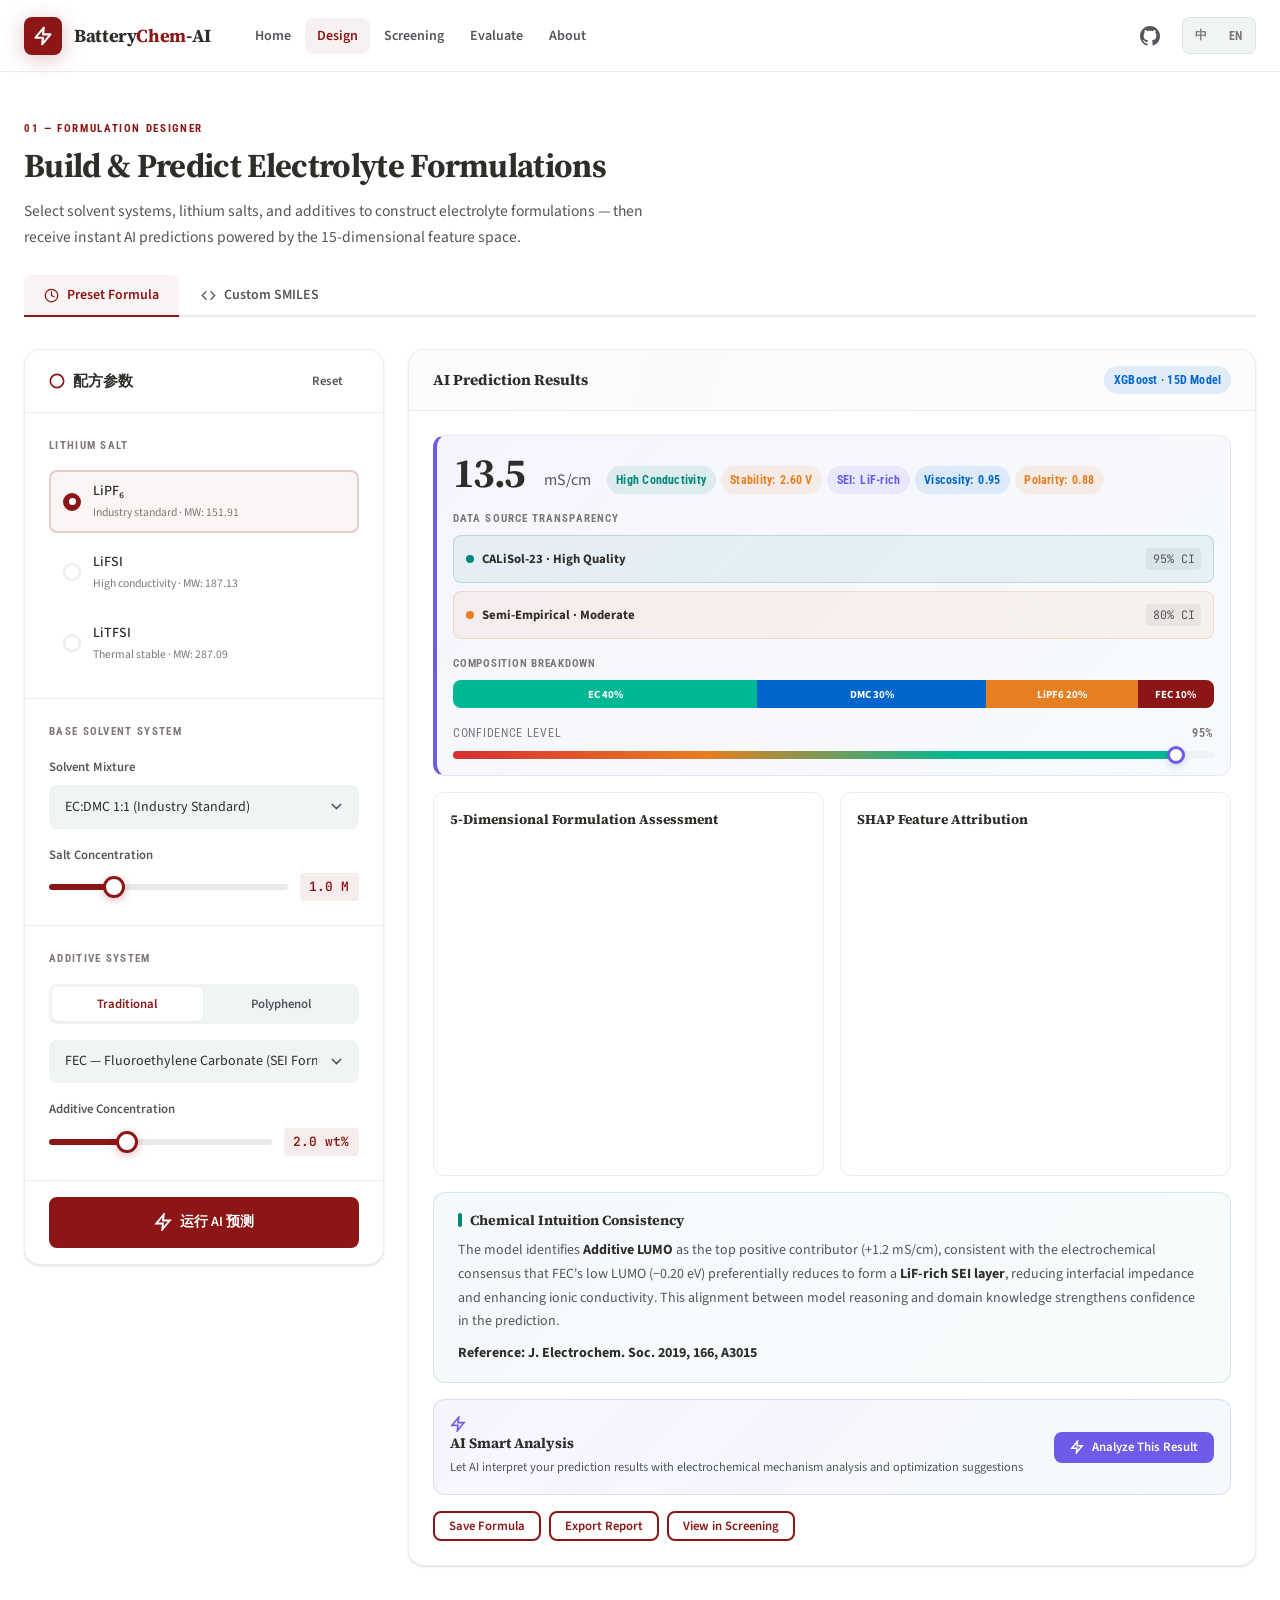
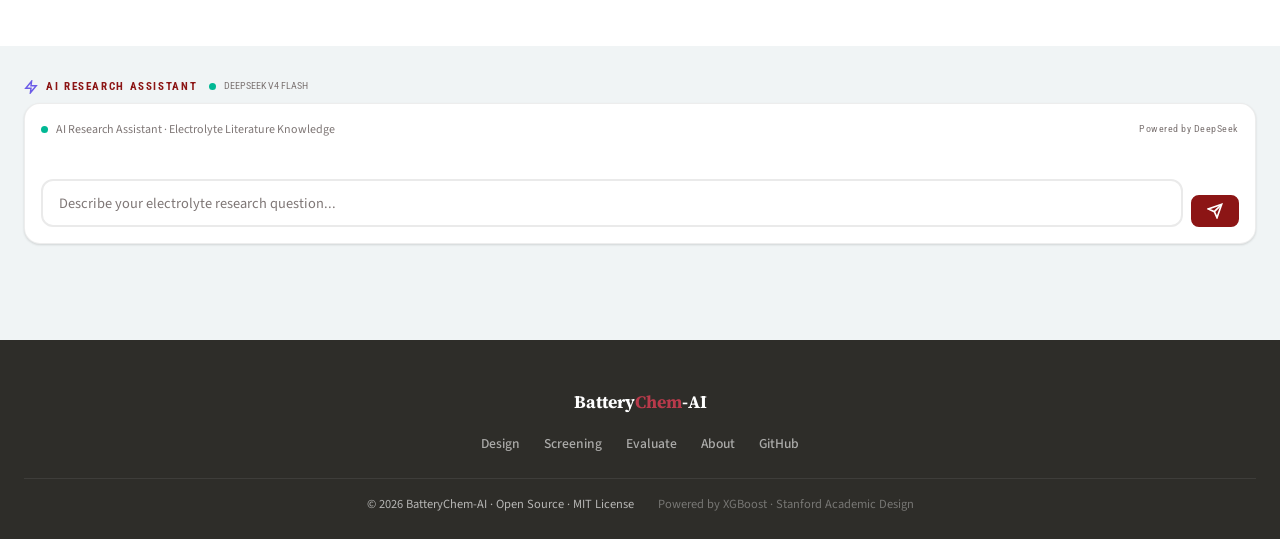
==== design.html @ 938586b0 "BatteryChem-AI Web: AI-driven electrolyte formulation screening platform - 5 pages: Home, Design, Sc" ====
<!DOCTYPE html>
<html lang="zh-CN">
<head>
<meta charset="UTF-8">
<meta name="viewport" content="width=device-width, initial-scale=1.0">
<title>Formulation Designer — BatteryChem-AI</title>
<link rel="preconnect" href="https://fonts.googleapis.com">
<link rel="preconnect" href="https://fonts.gstatic.com" crossorigin>
<link href="https://fonts.googleapis.com/css2?family=Source+Sans+3:ital,wght@0,300;0,400;0,600;0,700;1,400&family=Source+Serif+4:ital,wght@0,400;0,600;0,700;1,400&family=JetBrains+Mono:wght@400;500&family=Roboto+Condensed:wght@400;700&display=swap" rel="stylesheet">
<link rel="stylesheet" href="css/design-system.css">
</head>
<body>

<div id="nav-container"></div>

<section class="section section-white" style="padding-top:var(--s7)">
  <div class="section-inner">
    <div class="section-eyebrow" data-i18n="design.eyebrow">01 — 配方设计器</div>
    <h2 class="section-title" data-i18n="design.title">构建与预测电解液配方</h2>
    <p class="section-desc" data-i18n="design.desc">选择溶剂体系、锂盐和添加剂来构建电解液配方——即刻获得由 15 维特征空间驱动的 AI 预测结果。</p>

    <!-- Tabs: Preset vs Custom SMILES -->
    <div class="tab-nav" style="margin-top:var(--s5)">
      <button class="tab-btn active" data-tab="quick">
        <svg width="15" height="15" viewBox="0 0 24 24" fill="none" stroke="currentColor" stroke-width="2" stroke-linecap="round"><circle cx="12" cy="12" r="10"/><path d="M12 6v6l4 2"/></svg>
        <span data-i18n="design.tab.quick">预设配方</span>
      </button>
      <button class="tab-btn" data-tab="custom">
        <svg width="15" height="15" viewBox="0 0 24 24" fill="none" stroke="currentColor" stroke-width="2" stroke-linecap="round"><polyline points="16 18 22 12 16 6"/><polyline points="8 6 2 12 8 18"/></svg>
        <span data-i18n="design.tab.custom">自定义 SMILES</span>
      </button>
    </div>

    <div class="designer-grid anim-in delay-1" style="margin-top:0">

      <!-- Left: Parameter Panel -->
      <div class="designer-panel">
        <div class="panel-hdr">
          <span class="panel-hdr-title" data-i18n="design.panel.title">
            <svg width="16" height="16" viewBox="0 0 24 24" fill="none" stroke="var(--cardinal-red)" stroke-width="2.5"><circle cx="12" cy="12" r="10"/></svg>
            配方参数
          </span>
          <button class="btn btn-ghost btn-sm" id="reset-btn" data-i18n="design.panel.reset">重置</button>
        </div>
        <div class="panel-body">

          <!-- ===== TAB: Quick Design ===== -->
          <div id="tab-quick">
            <!-- Salt -->
            <div class="panel-section">
              <div class="panel-section-title" data-i18n="design.salt">锂盐</div>
              <div class="radio-group" id="salt-group">
                <div class="radio-item selected" data-value="LiPF6">
                  <div class="radio-dot"></div>
                  <div><div class="radio-lbl" data-i18n="design.salt.lipf6">LiPF₆</div><div class="radio-sub" data-i18n="design.salt.lipf6.desc">行业标准 · 分子量: 151.91</div></div>
                </div>
                <div class="radio-item" data-value="LiFSI">
                  <div class="radio-dot"></div>
                  <div><div class="radio-lbl" data-i18n="design.salt.lifsi">LiFSI</div><div class="radio-sub" data-i18n="design.salt.lifsi.desc">高电导率 · 分子量: 187.13</div></div>
                </div>
                <div class="radio-item" data-value="LiTFSI">
                  <div class="radio-dot"></div>
                  <div><div class="radio-lbl" data-i18n="design.salt.litfsi">LiTFSI</div><div class="radio-sub" data-i18n="design.salt.litfsi.desc">热稳定 · 分子量: 287.09</div></div>
                </div>
              </div>
            </div>

            <!-- Solvent -->
            <div class="panel-section">
              <div class="panel-section-title" data-i18n="design.solvent">基础溶剂体系</div>
              <div class="form-group">
                <label class="form-label" data-i18n="design.solvent.label">溶剂混合物</label>
                <select class="form-select" id="solvent-select">
                  <option value="ec_dmc" data-i18n="design.solvent.ecdmc">EC:DMC 1:1 (行业标准)</option>
                  <option value="ec_dec" data-i18n="design.solvent.ecdec">EC:DEC 1:1 (高电压)</option>
                  <option value="ec_emc" data-i18n="design.solvent.ecemc">EC:EMC 3:7 (低温)</option>
                  <option value="dol_dme" data-i18n="design.solvent.doldme">DOL:DME 1:1 (砜基)</option>
                </select>
              </div>
              <div class="form-group">
                <label class="form-label" data-i18n="design.conc.label">盐浓度</label>
                <div class="slider-wrap">
                  <input type="range" class="slider" id="slider-molar" min="0.8" max="1.6" step="0.05" value="1.0">
                  <span class="slider-val" id="val-molar">1.0 M</span>
                </div>
              </div>
            </div>

            <!-- Additive -->
            <div class="panel-section">
              <div class="panel-section-title" data-i18n="design.additive">添加剂体系</div>
              <div class="mode-selector" id="additive-mode">
                <button class="mode-opt active" data-mode="traditional" data-i18n="design.additive.mode.traditional">常规</button>
                <button class="mode-opt" data-mode="polyphenol" data-i18n="design.additive.mode.polyphenol">多酚</button>
              </div>
              <div class="form-group">
                <select class="form-select" id="additive-select">
                  <option value="fec" data-i18n="design.additive.fec">FEC — 氟代碳酸乙烯酯 (SEI 成膜)</option>
                  <option value="vc" data-i18n="design.additive.vc">VC — 碳酸亚乙烯酯 (SEI 稳定)</option>
                  <option value="ps" data-i18n="design.additive.ps">PS — 亚硫酸丙烯酯 (正极)</option>
                  <option value="sn" data-i18n="design.additive.sn">SN — 丁二腈 (离子传输)</option>
                  <option value="adn" data-i18n="design.additive.adn">ADN — 己二腈 (高电压)</option>
                  <option value="dtd" data-i18n="design.additive.dtd">DTD — 1,3,2-二氧硫杂环戊烷-2,2-二氧化物</option>
                </select>
              </div>
              <div class="form-group">
                <label class="form-label" data-i18n="design.additive.conc.label">添加剂浓度</label>
                <div class="slider-wrap">
                  <input type="range" class="slider" id="slider-wt" min="0.5" max="5.0" step="0.1" value="2.0">
                  <span class="slider-val" id="val-wt">2.0 wt%</span>
                </div>
              </div>
            </div>
          </div><!-- /#tab-quick -->

          <!-- ===== TAB: Custom SMILES ===== -->
          <div id="tab-custom" style="display:none">
            <div class="panel-section">
              <div class="panel-section-title" data-i18n="design.salt">锂盐</div>
              <div class="radio-group" id="salt-group-custom">
                <div class="radio-item selected" data-value="LiPF6">
                  <div class="radio-dot"></div>
                  <div><div class="radio-lbl" data-i18n="design.salt.lipf6">LiPF₆</div><div class="radio-sub" data-i18n="design.salt.lipf6.desc">行业标准 · 分子量: 151.91</div></div>
                </div>
                <div class="radio-item" data-value="LiFSI">
                  <div class="radio-dot"></div>
                  <div><div class="radio-lbl" data-i18n="design.salt.lifsi">LiFSI</div><div class="radio-sub" data-i18n="design.salt.lifsi.desc">高电导率 · 分子量: 187.13</div></div>
                </div>
                <div class="radio-item" data-value="LiTFSI">
                  <div class="radio-dot"></div>
                  <div><div class="radio-lbl" data-i18n="design.salt.litfsi">LiTFSI</div><div class="radio-sub" data-i18n="design.salt.litfsi.desc">热稳定 · 分子量: 287.09</div></div>
                </div>
              </div>
            </div>
            <div class="panel-section">
              <div class="panel-section-title" data-i18n="design.custom.solvent_title">溶剂 SMILES</div>
              <div class="form-group">
                <label class="form-label" data-i18n="design.custom.solvent_label">溶剂 SMILES</label>
                <div class="smiles-wrap">
                  <input type="text" class="form-input" id="smiles-solvent" value="C1OC(=O)OC1" placeholder="e.g. C1OC(=O)OC1 (EC)" style="font-family:var(--font-code);font-size:0.78rem">
                </div>
              </div>
              <div class="form-group">
                <label class="form-label" data-i18n="design.custom.additive_label">添加剂 SMILES</label>
                <div class="smiles-wrap">
                  <input type="text" class="form-input" id="smiles-additive" value="C1=COC(=O)O1" placeholder="e.g. C1=COC(=O)O1 (VC)" style="font-family:var(--font-code);font-size:0.78rem">
                </div>
              </div>
              <div class="molecule-preview" id="mol-preview" style="min-height:70px;background:var(--off-white);border-radius:var(--r-md);border:1.5px dashed var(--cool-grey-light);display:flex;align-items:center;justify-content:center;margin-top:var(--s3);padding:var(--s3)">
                <span style="font-size:0.75rem;color:var(--text-tertiary);font-family:var(--font-code)" data-i18n="design.custom.preview_hint">输入 SMILES 后在此预览分子结构</span>
              </div>
            </div>
            <div class="panel-section">
              <div class="panel-section-title" data-i18n="design.additive.conc.label">添加剂浓度</div>
              <div class="form-group">
                <label class="form-label" data-i18n="design.conc.label">盐浓度</label>
                <div class="slider-wrap">
                  <input type="range" class="slider" id="slider-molar-custom" min="0.8" max="1.6" step="0.05" value="1.0">
                  <span class="slider-val" id="val-molar-custom">1.0 M</span>
                </div>
              </div>
              <div class="form-group">
                <label class="form-label" data-i18n="design.additive.conc.label">添加剂浓度</label>
                <div class="slider-wrap">
                  <input type="range" class="slider" id="slider-wt-custom" min="0.5" max="5.0" step="0.1" value="2.0">
                  <span class="slider-val" id="val-wt-custom">2.0 wt%</span>
                </div>
              </div>
            </div>
          </div><!-- /#tab-custom -->

          <!-- Action (shared) -->
          <div class="panel-action">
            <button class="btn btn-primary" style="width:100%;justify-content:center;padding:0.9rem" id="predict-btn" data-i18n="design.btn.predict">
              <svg width="18" height="18" viewBox="0 0 24 24" fill="none" stroke="currentColor" stroke-width="2.5"><path d="M13 2L3 14h9l-1 8 10-12h-9l1-8z"/></svg>
              运行 AI 预测
            </button>
          </div>
        </div>
      </div>

      <!-- Right: Results + Chat -->
      <div>
        <!-- Prediction Results -->
        <div class="results-panel card" style="margin-bottom:var(--s4)">
          <div class="card-hdr">
            <span class="card-hdr-title" data-i18n="design.results.title">AI 预测结果</span>
            <span class="badge badge-info" data-i18n="design.results.model">XGBoost · 15D 模型</span>
          </div>
          <div class="card-body">
            <div class="offline-banner" id="offline-banner">
              <span data-i18n="design.offline">离线模式 — 显示 JSON 容灾预计算参考值</span>
            </div>
            <div class="pred-card" id="pred-card">
              <div style="display:flex;align-items:flex-end;gap:var(--s4);margin-bottom:var(--s4);flex-wrap:wrap">
                <span class="pred-big-num" id="pred-num">12.4</span><span class="pred-big-unit">mS/cm</span>
                <div style="display:flex;gap:0.3rem;flex-wrap:wrap">
                  <span class="badge badge-a" data-i18n="design.badge.high_cond">高电导率</span>
                  <span class="badge badge-b">Stability: <strong id="stab-val">4.35 V</strong></span>
                  <span class="badge badge-purple">SEI: <strong id="sei-type">LiF-rich</strong></span>
                  <span class="badge badge-info">Viscosity: <strong id="visc-val">0.62</strong></span>
                  <span class="badge badge-b">Polarity: <strong id="polar-val">0.71</strong></span>
                </div>
              </div>

              <!-- Citation Badges -->
              <div style="margin-bottom:var(--s4)">
                <div style="font-size:0.68rem;font-weight:700;color:var(--text-tertiary);text-transform:uppercase;letter-spacing:0.1em;margin-bottom:var(--s2);font-family:var(--font-condensed)" data-i18n="design.data_source">数据来源透明度</div>
                <div style="display:flex;flex-direction:column;gap:var(--s2)">
                  <div class="cite-badge cite-a">
                    <div class="cite-badge-hdr" onclick="toggleCite('cite-1')" style="cursor:pointer">
                      <span class="cite-dot"></span>
                      <span class="cite-source" data-i18n="cite.calisol">CALiSol-23 · 高质量</span>
                      <span class="cite-ci">95% CI</span>
                    </div>
                    <div class="cite-detail" id="cite-1">
                      <div class="cite-detail-row"><span data-i18n="cite.source">数据来源</span><span>J. Electrochem. Soc. 2019, 166, A3015</span></div>
                      <div class="cite-detail-row"><span data-i18n="cite.sample_size">样本量</span><span>N = 127</span></div>
                      <div class="cite-detail-row"><span data-i18n="cite.ci_range">置信区间</span><span>[11.8, 13.2] mS/cm</span></div>
                      <div class="cite-detail-row"><span data-i18n="cite.method">测量方法</span><span>EIS 电化学阻抗谱</span></div>
                    </div>
                  </div>
                  <div class="cite-badge cite-b">
                    <div class="cite-badge-hdr" onclick="toggleCite('cite-2')" style="cursor:pointer">
                      <span class="cite-dot"></span>
                      <span class="cite-source" data-i18n="cite.semi_empirical">半经验估算 · 中等</span>
                      <span class="cite-ci">80% CI</span>
                    </div>
                    <div class="cite-detail" id="cite-2">
                      <div class="cite-detail-row"><span data-i18n="cite.method">方法</span><span>DFT HOMO/LUMO 能隙外推</span></div>
                      <div class="cite-detail-row"><span data-i18n="cite.source">备注</span><span>稳定性窗口由溶剂氧化还原电位外推</span></div>
                    </div>
                  </div>
                </div>
              </div>

              <!-- Composition Bar -->
              <div class="comp-bar-section">
                <div class="comp-bar-label" data-i18n="design.comp_breakdown">组成分解</div>
                <div class="comp-bar">
                  <div class="comp-seg seg-ec"  id="bar-ec"  style="flex:40">EC 40%</div>
                  <div class="comp-seg seg-dmc" id="bar-dmc" style="flex:30">DMC 30%</div>
                  <div class="comp-seg seg-salt" id="bar-salt" style="flex:20">LiPF₆ 20%</div>
                  <div class="comp-seg seg-add" id="bar-add" style="flex:10">FEC 10%</div>
                </div>
              </div>

              <!-- Confidence Gauge -->
              <div class="conf-section">
                <div class="conf-label"><span data-i18n="design.confidence_level">置信度水平</span><strong id="conf-pct">87%</strong></div>
                <div class="conf-gauge"><div class="conf-fill" id="conf-fill"></div><div class="conf-marker" id="conf-marker"></div></div>
              </div>
            </div>

            <!-- 5-Dim Radar + SHAP side by side -->
            <div class="charts-row" style="display:grid;grid-template-columns:1fr 1fr;gap:var(--s4);margin-top:var(--s4)">
              <div class="chart-card">
                <div class="chart-title" data-i18n="design.radar.title" style="display:flex;align-items:center;gap:var(--s2);font-family:var(--font-heading);font-size:0.85rem;font-weight:700;color:var(--text-primary);margin-bottom:var(--s2)">5 维配方评估</div>
                <div id="radar-chart" style="height:320px"></div>
              </div>
              <div class="chart-card">
                <div class="chart-title" data-i18n="design.shap.title" style="display:flex;align-items:center;gap:var(--s2);font-family:var(--font-heading);font-size:0.85rem;font-weight:700;color:var(--text-primary);margin-bottom:var(--s2)">SHAP 特征归因</div>
                <div id="shap-bar-chart" style="height:320px"></div>
              </div>
            </div>

            <!-- Chemical Intuition -->
            <div class="chem-intuition">
              <div class="chem-intuition-title" data-i18n="design.chem_intuition.title">化学直觉一致性</div>
              <p data-i18n-html="design.chem_intuition.text">模型将<strong>添加剂 LUMO</strong>识别为首要正向贡献因子 (+1.2 mS/cm)，这与电化学领域共识一致...</p>
              <p style="margin-top:0.5rem"><strong data-i18n-html="design.chem_intuition.ref">参考文献：J. Electrochem. Soc. 2019, 166, A3015</strong></p>
            </div>

            <!-- AI Analysis CTA -->
            <div style="background:linear-gradient(135deg, rgba(108,92,231,0.06), rgba(0,102,204,0.04));border:1px solid rgba(108,92,231,0.18);border-radius:var(--r-lg);padding:var(--s4);margin-top:var(--s4);display:flex;align-items:center;gap:var(--s4);flex-wrap:wrap">
              <div style="flex:1;min-width:200px">
                <div style="font-family:var(--font-heading);font-size:0.9rem;font-weight:700;color:var(--text-primary);margin-bottom:0.2rem">
                  <svg width="16" height="16" viewBox="0 0 24 24" fill="none" stroke="var(--model-purple)" stroke-width="2.5" style="vertical-align:-3px;margin-right:4px"><path d="M13 2L3 14h9l-1 8 10-12h-9l1-8z"/></svg>
                  <span data-i18n="chat.ai_cta_title">AI 智能分析</span>
                </div>
                <div style="font-size:0.78rem;color:var(--text-secondary)" data-i18n="chat.ai_cta_desc">让 AI 解读预测结果，获取电化学机理分析与优化建议</div>
              </div>
              <button class="btn btn-primary btn-sm" id="btn-ai-analyze" style="background:var(--model-purple);border-color:var(--model-purple);white-space:nowrap;flex-shrink:0">
                <svg width="14" height="14" viewBox="0 0 24 24" fill="none" stroke="currentColor" stroke-width="2.5"><path d="M13 2L3 14h9l-1 8 10-12h-9l1-8z"/></svg>
                <span data-i18n="chat.ai_cta_btn">分析当前结果</span>
              </button>
            </div>

            <!-- Actions -->
            <div style="display:flex;gap:var(--s2);margin-top:var(--s4);flex-wrap:wrap">
              <button class="btn btn-secondary btn-sm" id="btn-save" data-i18n="design.btn.save">保存配方</button>
              <button class="btn btn-secondary btn-sm" id="btn-export" data-i18n="design.btn.export">导出报告</button>
              <a href="screening.html" class="btn btn-secondary btn-sm" id="btn-view-screening" data-i18n="design.btn.view_screening">查看筛选结果</a>
            </div>
          </div>
        </div>

      </div><!-- end middle column -->
    </div><!-- end designer-grid -->
  </div>
</section>

<!-- AI Chat — full width below designer -->
<section class="section section-tinted" id="chat-section" style="padding-top:var(--s6);padding-bottom:var(--s6)">
  <div class="section-inner">
    <div class="section-eyebrow" style="display:flex;align-items:center;gap:var(--s2)">
      <svg width="14" height="14" viewBox="0 0 24 24" fill="none" stroke="var(--model-purple)" stroke-width="2.5"><path d="M13 2L3 14h9l-1 8 10-12h-9l1-8z"/></svg>
      <span data-i18n="chat.title">AI 研究助手</span>
      <span style="display:inline-block;width:7px;height:7px;background:var(--stable-green);border-radius:50%;margin-left:var(--s1)"></span>
      <span style="font-size:0.65rem;color:var(--text-tertiary);font-weight:400;letter-spacing:0">DeepSeek V4 Flash</span>
    </div>
    <div class="card">
      <div class="card-body" style="padding:var(--s4)">
        <div style="font-size:0.75rem;color:var(--text-tertiary);margin-bottom:var(--s3);display:flex;align-items:center;gap:var(--s2)">
          <span style="display:inline-block;width:7px;height:7px;background:var(--stable-green);border-radius:50%"></span>
          <span data-i18n="chat.status_bar">AI 研究助手 · 基于电解液文献知识</span>
          <span style="margin-left:auto;font-family:var(--font-condensed);font-size:0.65rem;letter-spacing:0.05em;color:var(--text-tertiary)">Powered by DeepSeek</span>
        </div>
        <div id="chat-msgs" style="max-height:240px;overflow-y:auto;padding:var(--s2) 0;display:flex;flex-direction:column;gap:var(--s3);margin-bottom:var(--s3)"></div>
        <div style="display:flex;gap:var(--s2);align-items:flex-end">
          <textarea class="chat-ta" id="chat-input" rows="1" data-i18n-placeholder="chat.placeholder" placeholder="描述您的电解液研究问题..."></textarea>
          <button class="btn btn-primary btn-sm" id="send-btn" style="flex-shrink:0">
            <svg width="16" height="16" viewBox="0 0 24 24" fill="none" stroke="currentColor" stroke-width="2.5"><line x1="22" y1="2" x2="11" y2="13"/><polygon points="22 2 15 22 11 13 2 9 22 2"/></svg>
          </button>
        </div>
      </div>
    </div>
  </div>
</section>

<div id="footer-container"></div>

<script src="https://cdn.plot.ly/plotly-3.0.0.min.js"></script>
<script src="js/i18n-zh.js"></script>
<script src="js/i18n-en.js"></script>
<script src="js/i18n.js"></script>
<script src="js/nav.js"></script>
<script src="js/footer.js"></script>
<script src="data/top100_data.js"></script>
<script src="data/radar_templates_data.js"></script>
<script src="js/design.js"></script>
<script src="js/chat.js"></script>
<script>
I18n.init();
buildNav('design');
buildFooter();
Chat.init();

document.addEventListener('i18n-change', () => {
  buildNav('design');
  buildFooter();
  renderRadarChart();
  renderShapBarChart();
});
</script>
</body>
</html>
---- css/design-system.css ----
/* ============================================================
   BatteryChem-AI V3 — Stanford Academic Design System
   ============================================================ */

:root {
  /* Stanford Official Colors */
  --cardinal-red:       #8C1515;
  --cardinal-red-dark:  #820000;
  --cardinal-red-light: #B83A4B;
  --lagunita-blue:      #007C92;
  --palo-alto-green:    #009B76;
  --poppy-orange:       #E98300;
  --off-white:          #F0F4F5;
  --text-primary:       #2E2D29;
  --text-secondary:     #53565A;
  --text-tertiary:      #7F7776;
  --cool-grey:          #53565A;
  --cool-grey-light:    #EAEAEA;
  --border-light:       rgba(0,0,0,0.07);

  /* AI4S Extended Palette */
  --electrolyte-blue:   #0066CC;
  --ion-orange:         #E67E22;
  --thermal-red:        #D63031;
  --model-purple:       #6C5CE7;
  --stable-green:       #00B894;
  --gold-accent:        #B8860B;
  --teal-accent:        #20B2AA;

  /* Data Quality Colors */
  --quality-high:       #00897B;
  --quality-medium:     #E67E22;
  --quality-low:        #D63031;

  /* Typography */
  --font-heading:   'Source Serif 4', Georgia, 'Times New Roman', serif;
  --font-body:      'Source Sans 3', -apple-system, BlinkMacSystemFont, sans-serif;
  --font-code:      'JetBrains Mono', 'Fira Code', 'SF Mono', monospace;
  --font-condensed: 'Roboto Condensed', 'Arial Narrow', sans-serif;

  /* Spacing — 8px Grid */
  --s1: 0.25rem; --s2: 0.5rem; --s3: 0.75rem; --s4: 1rem;
  --s5: 1.5rem;  --s6: 2rem;   --s7: 3rem;   --s8: 4rem;
  --s9: 6rem;    --s10: 8rem;

  /* Border Radius */
  --r-sm: 4px; --r-md: 8px; --r-lg: 12px; --r-xl: 16px; --r-2xl: 24px;

  /* Shadows */
  --shadow-xs: 0 1px 2px rgba(0,0,0,0.05);
  --shadow-sm: 0 1px 3px rgba(0,0,0,0.08), 0 1px 2px rgba(0,0,0,0.06);
  --shadow-md: 0 4px 12px rgba(0,0,0,0.10), 0 2px 4px rgba(0,0,0,0.06);
  --shadow-lg: 0 10px 30px rgba(0,0,0,0.12), 0 4px 8px rgba(0,0,0,0.08);
  --shadow-xl: 0 25px 50px rgba(0,0,0,0.15);
  --shadow-cardinal: 0 4px 20px rgba(140,21,21,0.25);

  /* Transitions */
  --t-fast: 150ms; --t-normal: 250ms; --t-slow: 400ms;
  --ease-default: cubic-bezier(0.4,0,0.2,1);
  --ease-out: cubic-bezier(0,0,0.2,1);
  --ease-bounce: cubic-bezier(0.68,-0.55,0.265,1.55);

  /* Layout */
  --nav-height: 72px;
  --max-width: 1280px;
}

/* Reset */
*, *::before, *::after { box-sizing: border-box; margin: 0; padding: 0; }
html { font-size: 16px; scroll-behavior: smooth; }
body {
  font-family: var(--font-body);
  font-size: 1rem; line-height: 1.6;
  color: var(--text-primary);
  background: var(--off-white);
  -webkit-font-smoothing: antialiased;
  -moz-osx-font-smoothing: grayscale;
}
img, svg { display: block; }
a { color: inherit; text-decoration: none; }
ul, ol { list-style: none; }

/* ============================================================
   NAVIGATION (shared)
   ============================================================ */
.nav {
  position: sticky; top: 0; z-index: 100;
  background: rgba(255,255,255,0.95);
  backdrop-filter: blur(12px);
  -webkit-backdrop-filter: blur(12px);
  border-bottom: 1px solid var(--border-light);
  height: var(--nav-height);
  display: flex; align-items: center;
}
.nav-inner {
  max-width: var(--max-width); width: 100%; margin: 0 auto;
  padding: 0 var(--s5);
  display: flex; align-items: center; gap: var(--s6);
}
.nav-logo {
  display: flex; align-items: center; gap: var(--s3);
  text-decoration: none; flex-shrink: 0;
}
.nav-logo-icon {
  width: 38px; height: 38px;
  background: var(--cardinal-red);
  border-radius: var(--r-md);
  display: flex; align-items: center; justify-content: center;
  box-shadow: var(--shadow-cardinal);
}
.nav-logo-text {
  font-family: var(--font-heading);
  font-size: 1.15rem; font-weight: 700;
  color: var(--text-primary); letter-spacing: -0.02em;
}
.nav-logo-text span { color: var(--cardinal-red); }
.nav-links { display: flex; align-items: center; gap: 2px; list-style: none; flex: 1; }
.nav-links a {
  font-size: 0.875rem; font-weight: 600; color: var(--text-secondary);
  text-decoration: none; padding: 0.5rem 0.75rem;
  border-radius: var(--r-md); transition: all var(--t-fast);
}
.nav-links a:hover { color: var(--text-primary); background: rgba(0,0,0,0.04); }
.nav-links a.active {
  color: var(--cardinal-red);
  background: rgba(140,21,21,0.06);
}
.nav-right { display: flex; align-items: center; gap: var(--s2); margin-left: auto; }

/* Language Switch */
.lang-switch {
  display: flex; align-items: center; gap: 2px;
  background: var(--off-white); border-radius: var(--r-md);
  padding: 3px; border: 1px solid var(--border-light);
}
.lang-btn {
  padding: 0.35rem 0.6rem; font-size: 0.75rem; font-weight: 700;
  border-radius: 6px; cursor: pointer; border: none; background: none;
  color: var(--text-tertiary); font-family: var(--font-condensed);
  transition: all var(--t-fast); letter-spacing: 0.02em;
}
.lang-btn.active { background: white; color: var(--cardinal-red); box-shadow: var(--shadow-xs); }
.lang-btn:hover:not(.active) { color: var(--text-secondary); }

/* Mobile hamburger */
.hamburger {
  display: none; width: 40px; height: 40px; border-radius: var(--r-md);
  align-items: center; justify-content: center; cursor: pointer;
  border: none; background: none; color: var(--text-primary);
  flex-shrink: 0;
}
.hamburger svg { width: 22px; height: 22px; }

/* ============================================================
   BUTTON SYSTEM
   ============================================================ */
.btn {
  display: inline-flex; align-items: center; justify-content: center; gap: var(--s2);
  padding: 0.625rem 1.25rem; font-family: var(--font-body);
  font-size: 0.875rem; font-weight: 600; line-height: 1;
  border-radius: var(--r-md); border: 2px solid transparent;
  cursor: pointer; transition: all var(--t-fast);
  text-decoration: none; white-space: nowrap; user-select: none;
}
.btn-primary { background: var(--cardinal-red); color: white; border-color: var(--cardinal-red); }
.btn-primary:hover { background: var(--cardinal-red-dark); border-color: var(--cardinal-red-dark); transform: translateY(-1px); box-shadow: var(--shadow-cardinal); }
.btn-primary:active { transform: translateY(0); box-shadow: none; }
.btn-secondary { background: transparent; color: var(--cardinal-red); border-color: var(--cardinal-red); }
.btn-secondary:hover { background: var(--cardinal-red); color: white; }
.btn-ghost { background: transparent; color: var(--text-secondary); border-color: transparent; }
.btn-ghost:hover { background: rgba(0,0,0,0.05); color: var(--text-primary); }
.btn-outline { background: transparent; color: var(--text-secondary); border: 1.5px solid var(--cool-grey-light); }
.btn-outline:hover { border-color: var(--text-secondary); color: var(--text-primary); }
.btn-lg { padding: 0.875rem 2rem; font-size: 1rem; border-radius: var(--r-lg); }
.btn-sm { padding: 0.4rem 0.875rem; font-size: 0.8rem; }
.btn-xl { padding: 1rem 2.5rem; font-size: 1.05rem; border-radius: var(--r-lg); font-weight: 700; }
.icon-btn {
  width: 40px; height: 40px; border-radius: var(--r-md);
  display: flex; align-items: center; justify-content: center;
  background: transparent; border: none; cursor: pointer;
  color: var(--text-secondary); transition: all var(--t-fast);
}
.icon-btn:hover { background: rgba(0,0,0,0.06); color: var(--text-primary); }
.icon-btn-sm { width: 32px; height: 32px; border-radius: var(--r-sm); }

/* ============================================================
   HERO
   ============================================================ */
.hero {
  position: relative; overflow: hidden; background: white;
  border-bottom: 1px solid var(--border-light);
}
.hero::before {
  content: ''; position: absolute; inset: 0;
  background:
    radial-gradient(ellipse at 70% 40%, rgba(140,21,21,0.05) 0%, transparent 55%),
    radial-gradient(ellipse at 25% 75%, rgba(0,102,204,0.04) 0%, transparent 50%);
  pointer-events: none;
}
.hero-inner {
  max-width: var(--max-width); margin: 0 auto;
  padding: var(--s10) var(--s5) var(--s8);
  display: grid; grid-template-columns: 1fr 1fr;
  gap: var(--s8); align-items: center; position: relative;
}
.hero-eyebrow {
  display: inline-flex; align-items: center; gap: var(--s2);
  background: rgba(140,21,21,0.07); color: var(--cardinal-red);
  border: 1px solid rgba(140,21,21,0.12);
  padding: 0.3rem 0.875rem; border-radius: 100px;
  font-size: 0.75rem; font-weight: 700; letter-spacing: 0.03em;
  margin-bottom: var(--s4); width: fit-content;
  font-family: var(--font-condensed); text-transform: uppercase;
}
.hero-eyebrow-dot {
  width: 7px; height: 7px; background: var(--cardinal-red);
  border-radius: 50%; animation: pulse-dot 2.5s ease-in-out infinite;
}
@keyframes pulse-dot { 0%,100% { opacity:1;transform:scale(1); } 50% { opacity:0.4;transform:scale(0.75); } }
.hero h1 {
  font-family: var(--font-heading);
  font-size: clamp(2rem,4vw,3.1rem);
  font-weight: 700; line-height: 1.15; color: var(--text-primary);
  letter-spacing: -0.03em; margin-bottom: var(--s4);
}
.hero h1 em { font-style: normal; color: var(--cardinal-red); }
.hero-sub {
  font-size: 1.05rem; color: var(--text-secondary); line-height: 1.75;
  max-width: 520px; margin-bottom: var(--s6);
}
.hero-actions { display: flex; gap: var(--s3); flex-wrap: wrap; }
.hero-stats {
  display: flex; gap: var(--s5); margin-top: var(--s6);
  padding-top: var(--s5); border-top: 1px solid var(--border-light);
}
.hero-stat-val {
  font-family: var(--font-heading); font-size: 1.6rem;
  font-weight: 700; color: var(--cardinal-red); line-height: 1; letter-spacing: -0.02em;
}
.hero-stat-label { font-size: 0.72rem; color: var(--text-tertiary); margin-top: 0.25rem; font-family: var(--font-condensed); text-transform: uppercase; letter-spacing: 0.06em; }
.hero-visual { position: relative; display: flex; align-items: center; justify-content: center; }
.hero-canvas-wrap { width: 100%; max-width: 500px; position: relative; }
.hero-cardinal-bg {
  width: 100%; aspect-ratio: 1;
  background: linear-gradient(145deg, #f8f9fa 0%, #e9ecef 50%, #dee2e6 100%);
  border-radius: var(--r-xl);
  box-shadow: var(--shadow-lg);
  overflow: hidden; position: relative;
}

/* ============================================================
   SECTIONS
   ============================================================ */
.section { padding: var(--s8) 0; }
.section-white { background: white; }
.section-tinted { background: var(--off-white); }
.section-inner { max-width: var(--max-width); margin: 0 auto; padding: 0 var(--s5); }
.section-eyebrow {
  font-family: var(--font-condensed); font-size: 0.68rem; font-weight: 700;
  letter-spacing: 0.15em; text-transform: uppercase; color: var(--cardinal-red); margin-bottom: var(--s2);
}
.section-title {
  font-family: var(--font-heading); font-size: clamp(1.5rem,3vw,2.1rem);
  font-weight: 700; color: var(--text-primary); letter-spacing: -0.02em; line-height: 1.2; margin-bottom: var(--s3);
}
.section-desc { font-size: 0.975rem; color: var(--text-secondary); max-width: 620px; line-height: 1.7; }

/* ============================================================
   TABS
   ============================================================ */
.tab-nav {
  display: flex; gap: 2px; border-bottom: 2px solid var(--cool-grey-light);
  margin-bottom: var(--s6);
}
.tab-btn {
  display: flex; align-items: center; gap: var(--s2); padding: 0.65rem 1.25rem;
  font-family: var(--font-body); font-size: 0.875rem; font-weight: 600;
  color: var(--text-secondary); background: none; border: none; cursor: pointer;
  position: relative; transition: all var(--t-fast); border-radius: var(--r-md) var(--r-md) 0 0;
  border-bottom: 2px solid transparent; margin-bottom: -2px;
}
.tab-btn:hover { color: var(--text-primary); background: rgba(0,0,0,0.03); }
.tab-btn.active { color: var(--cardinal-red); border-bottom-color: var(--cardinal-red); background: rgba(140,21,21,0.05); }
.tab-btn svg { flex-shrink: 0; transition: stroke var(--t-fast); }
.tab-btn.active svg { stroke: var(--cardinal-red); }
.tab-icon { font-size: 0.9rem; }

/* ============================================================
   CARDS
   ============================================================ */
.card {
  background: white; border-radius: var(--r-xl);
  box-shadow: var(--shadow-sm); border: 1px solid var(--border-light);
  overflow: hidden; transition: all var(--t-normal);
}
.card:hover { box-shadow: var(--shadow-md); transform: translateY(-2px); }
.card-hdr {
  padding: var(--s4) var(--s5); border-bottom: 1px solid var(--border-light);
  display: flex; align-items: center; justify-content: space-between;
  background: linear-gradient(105deg, rgba(140,21,21,0.02) 0%, rgba(0,102,204,0.02) 100%);
}
.card-hdr-title { font-family: var(--font-heading); font-size: 0.95rem; font-weight: 700; color: var(--text-primary); display: flex; align-items: center; gap: var(--s2); }
.card-body { padding: var(--s5); }

/* ============================================================
   FORM ELEMENTS
   ============================================================ */
.form-group { margin-bottom: var(--s4); }
.form-group:last-child { margin-bottom: 0; }
.form-label { display: block; font-size: 0.8rem; font-weight: 600; color: var(--text-secondary); margin-bottom: var(--s2); }
.form-select, .form-input {
  width: 100%; padding: 0.6rem 0.875rem; font-family: var(--font-body);
  font-size: 0.875rem; color: var(--text-primary); background: var(--off-white);
  border: 2px solid transparent; border-radius: var(--r-md); transition: all var(--t-fast);
  appearance: none; cursor: pointer; outline: none;
}
.form-select:focus, .form-input:focus {
  border-color: var(--cardinal-red); background: white;
  box-shadow: 0 0 0 3px rgba(140,21,21,0.08);
}
.form-select {
  background-image: url("data:image/svg+xml,%3Csvg xmlns='http://www.w3.org/2000/svg' width='18' height='18' viewBox='0 0 24 24' fill='none' stroke='%2353565A' stroke-width='2' stroke-linecap='round' stroke-linejoin='round'%3E%3Cpolyline points='6 9 12 15 18 9'%3E%3C/polyline%3E%3C/svg%3E");
  background-repeat: no-repeat; background-position: right 12px center; background-size: 17px; padding-right: 40px;
}
.form-input { cursor: text; }

/* Slider */
.slider-wrap { display: flex; align-items: center; gap: var(--s3); }
.slider {
  -webkit-appearance: none; flex: 1; height: 6px; border-radius: 3px;
  background: var(--cool-grey-light);
  outline: none; cursor: pointer;
}
.slider::-webkit-slider-thumb {
  -webkit-appearance: none; width: 22px; height: 22px; border-radius: 50%;
  background: white; border: 3px solid var(--cardinal-red); cursor: pointer;
  box-shadow: 0 2px 8px rgba(140,21,21,0.3); transition: transform var(--t-fast);
}
.slider::-webkit-slider-thumb:hover { transform: scale(1.15); }
.slider-val {
  font-family: var(--font-code); font-size: 0.8rem; font-weight: 600;
  color: var(--cardinal-red); background: rgba(140,21,21,0.08);
  padding: 0.25rem 0.6rem; border-radius: var(--r-sm); min-width: 52px; text-align: center;
}

/* Radio Group */
.radio-group { display: flex; flex-direction: column; gap: var(--s2); }
.radio-item {
  display: flex; align-items: center; gap: var(--s3); padding: var(--s2) var(--s3);
  border-radius: var(--r-md); cursor: pointer; transition: all var(--t-fast);
  border: 2px solid transparent;
}
.radio-item:hover { background: var(--off-white); }
.radio-item.selected { background: rgba(140,21,21,0.04); border-color: rgba(140,21,21,0.18); }
.radio-dot {
  width: 18px; height: 18px; border-radius: 50%; border: 2px solid var(--cool-grey-light);
  display: flex; align-items: center; justify-content: center; flex-shrink: 0; transition: all var(--t-fast);
}
.radio-item.selected .radio-dot { border-color: var(--cardinal-red); background: var(--cardinal-red); }
.radio-dot::after { content: ''; width: 7px; height: 7px; border-radius: 50%; background: white; opacity: 0; transition: opacity var(--t-fast); }
.radio-item.selected .radio-dot::after { opacity: 1; }
.radio-lbl { font-size: 0.875rem; font-weight: 500; color: var(--text-primary); }
.radio-sub { font-size: 0.73rem; color: var(--text-tertiary); margin-top: 0.1rem; }

/* Mode Selector */
.mode-selector {
  display: flex; background: var(--off-white); border-radius: var(--r-md);
  padding: 3px; gap: 3px; margin-bottom: var(--s4);
}
.mode-opt {
  flex: 1; padding: 0.5rem; font-size: 0.8rem; font-weight: 600; text-align: center;
  border-radius: 6px; cursor: pointer; transition: all var(--t-fast);
  color: var(--text-secondary); border: none; background: none; font-family: var(--font-body);
}
.mode-opt.active { background: white; color: var(--cardinal-red); box-shadow: var(--shadow-xs); }

/* ============================================================
   DATA QUALITY BADGES
   ============================================================ */
.badge {
  display: inline-flex; align-items: center; gap: 0.3rem;
  font-size: 0.73rem; font-weight: 700; padding: 0.28rem 0.6rem; border-radius: 100px;
  font-family: var(--font-condensed); letter-spacing: 0.02em;
}
.badge-a { background: rgba(0,137,123,0.1); color: var(--quality-high); }
.badge-b { background: rgba(230,126,34,0.1); color: var(--quality-medium); }
.badge-c { background: rgba(214,48,49,0.1); color: var(--quality-low); }
.badge-info { background: rgba(0,102,204,0.1); color: var(--electrolyte-blue); }
.badge-purple { background: rgba(108,92,231,0.1); color: var(--model-purple); }

/* Citation Badge (expandable) */
.cite-badge {
  border-radius: var(--r-md); padding: var(--s3); font-size: 0.8rem;
  transition: all var(--t-fast); cursor: pointer; border: 1px solid transparent;
}
.cite-badge:hover { box-shadow: var(--shadow-sm); }
.cite-a { background: rgba(0,137,123,0.07); border-color: rgba(0,137,123,0.2); }
.cite-b { background: rgba(230,126,34,0.07); border-color: rgba(230,126,34,0.2); }
.cite-c { background: rgba(214,48,49,0.05); border-color: rgba(214,48,49,0.15); }
.cite-badge-hdr { display: flex; align-items: center; gap: var(--s2); }
.cite-dot { width: 8px; height: 8px; border-radius: 50%; flex-shrink: 0; }
.cite-a .cite-dot { background: var(--quality-high); }
.cite-b .cite-dot { background: var(--quality-medium); }
.cite-c .cite-dot { background: var(--quality-low); }
.cite-source { font-weight: 700; color: var(--text-primary); flex: 1; }
.cite-ci { font-family: var(--font-code); font-size: 0.73rem; color: var(--text-secondary); background: rgba(0,0,0,0.05); padding: 0.1rem 0.4rem; border-radius: var(--r-sm); }
.cite-detail {
  max-height: 0; overflow: hidden;
  transition: max-height var(--t-normal) ease, padding var(--t-fast);
  padding: 0;
}
.cite-detail.open { max-height: 300px; padding-top: var(--s3); }
.cite-detail-row { display: flex; gap: var(--s3); font-size: 0.75rem; padding: 0.25rem 0; border-bottom: 1px solid rgba(0,0,0,0.05); }
.cite-detail-row span:first-child { color: var(--text-tertiary); min-width: 90px; flex-shrink: 0; }
.cite-detail-row span:last-child { color: var(--text-primary); font-family: var(--font-code); }

/* ============================================================
   TABLE
   ============================================================ */
.table-wrap { overflow-x: auto; }
.data-table { width: 100%; border-collapse: collapse; }
.data-table thead { background: var(--off-white); }
.data-table th {
  padding: 0.7rem 1rem; text-align: left; font-size: 0.68rem; font-weight: 700;
  letter-spacing: 0.08em; text-transform: uppercase; color: var(--text-tertiary);
  border-bottom: 1px solid var(--cool-grey-light); white-space: nowrap; font-family: var(--font-condensed);
}
.data-table th.sortable { cursor: pointer; user-select: none; }
.data-table th.sortable:hover { color: var(--text-primary); }
.data-table td { padding: 0.8rem 1rem; font-size: 0.875rem; border-bottom: 1px solid var(--border-light); color: var(--text-primary); }
.data-table tr:hover td { background: rgba(140,21,21,0.015); }
.rank-badge {
  display: inline-flex; align-items: center; justify-content: center;
  width: 26px; height: 26px; border-radius: var(--r-sm); font-size: 0.72rem; font-weight: 700;
  background: var(--cardinal-red); color: white;
}
.rank-badge.gold { background: linear-gradient(135deg, #B8860B, #DAA520); }
.rank-badge.silver { background: linear-gradient(135deg, #708090, #A9A9A9); }
.rank-badge.bronze { background: linear-gradient(135deg, #8B4513, #CD7F32); }
.cond-hi { color: var(--stable-green); font-family: var(--font-code); font-weight: 600; }
.cond-md { color: var(--ion-orange); font-family: var(--font-code); font-weight: 600; }
.cond-lo { color: var(--text-secondary); font-family: var(--font-code); }
.conf-chip {
  display: inline-flex; align-items: center; gap: 0.3rem;
  font-size: 0.7rem; font-weight: 700; padding: 0.2rem 0.5rem; border-radius: 100px;
  font-family: var(--font-condensed);
}
.chip-hi { background: rgba(0,137,123,0.1); color: var(--quality-high); }
.chip-md { background: rgba(230,126,34,0.1); color: var(--quality-medium); }
.chip-lo { background: rgba(0,0,0,0.05); color: var(--text-tertiary); }

/* ============================================================
   METRICS GRID
   ============================================================ */
.metrics-grid { display: grid; grid-template-columns: repeat(4,1fr); gap: var(--s4); margin-bottom: var(--s6); }
.metric-card {
  background: white; border-radius: var(--r-lg); padding: var(--s5);
  box-shadow: var(--shadow-sm); border: 1px solid var(--border-light);
  border-top: 3px solid var(--cardinal-red); transition: all var(--t-normal);
}
.metric-card:hover { box-shadow: var(--shadow-md); transform: translateY(-3px); }
.metric-card:nth-child(2) { border-top-color: var(--electrolyte-blue); }
.metric-card:nth-child(3) { border-top-color: var(--stable-green); }
.metric-card:nth-child(4) { border-top-color: var(--model-purple); }
.metric-lbl { font-size: 0.68rem; font-weight: 700; letter-spacing: 0.1em; text-transform: uppercase; color: var(--text-tertiary); margin-bottom: var(--s2); font-family: var(--font-condensed); }
.metric-val { font-family: var(--font-heading); font-size: 2.1rem; font-weight: 700; color: var(--text-primary); line-height: 1; letter-spacing: -0.03em; }
.metric-val span { font-size: 1rem; font-weight: 400; color: var(--text-secondary); }
.metric-sub { font-size: 0.75rem; color: var(--text-tertiary); margin-top: var(--s2); }

/* ============================================================
   CHAT MODULE
   ============================================================ */
.chat-layout { display: grid; grid-template-columns: 1fr 300px; gap: var(--s5); align-items: start; }
.chat-main {
  background: white; border-radius: var(--r-xl);
  box-shadow: var(--shadow-sm); border: 1px solid var(--border-light);
  overflow: hidden; display: flex; flex-direction: column; height: 560px;
}
.chat-msgs { flex: 1; overflow-y: auto; padding: var(--s5); display: flex; flex-direction: column; gap: var(--s5); }
.msg { display: flex; gap: var(--s3); max-width: 100%; }
.msg.user { flex-direction: row-reverse; }
.msg-av { width: 36px; height: 36px; border-radius: 50%; display: flex; align-items: center; justify-content: center; font-size: 0.9rem; flex-shrink: 0; }
.msg-av.user-av { background: var(--cardinal-red); color: white; }
.msg-av.ai-av { background: var(--electrolyte-blue); color: white; }
.msg-bubble { max-width: 74%; padding: var(--s4) var(--s5); border-radius: var(--r-lg); font-size: 0.9rem; line-height: 1.65; }
.msg.user .msg-bubble { background: var(--cardinal-red); color: white; border-bottom-right-radius: var(--r-sm); }
.msg.ai .msg-bubble { background: var(--off-white); color: var(--text-primary); border-bottom-left-radius: var(--r-sm); }
.chat-input-area { padding: var(--s4) var(--s5); border-top: 1px solid var(--border-light); display: flex; gap: var(--s3); align-items: flex-end; }
.chat-ta {
  flex: 1; padding: 0.7rem 1rem; font-family: var(--font-body); font-size: 0.9rem;
  border: 2px solid var(--cool-grey-light); border-radius: var(--r-lg);
  resize: none; outline: none; min-height: 48px; max-height: 130px; line-height: 1.5;
  transition: border-color var(--t-fast);
}
.chat-ta:focus { border-color: var(--cardinal-red); }
.chat-ta::placeholder { color: var(--text-tertiary); }

/* Chat Sidebar */
.chat-sidebar { display: flex; flex-direction: column; gap: var(--s4); }
.side-card { background: white; border-radius: var(--r-lg); box-shadow: var(--shadow-sm); border: 1px solid var(--border-light); padding: var(--s4); }
.side-card-title { font-size: 0.68rem; font-weight: 700; letter-spacing: 0.1em; text-transform: uppercase; color: var(--text-tertiary); margin-bottom: var(--s3); font-family: var(--font-condensed); }
.quick-btn {
  display: block; width: 100%; text-align: left; padding: var(--s3);
  font-size: 0.78rem; color: var(--text-secondary); background: var(--off-white);
  border: 1px solid var(--border-light); border-radius: var(--r-md);
  cursor: pointer; transition: all var(--t-fast); margin-bottom: var(--s2);
  font-family: var(--font-body); line-height: 1.5;
}
.quick-btn:hover { border-color: var(--cardinal-red); color: var(--cardinal-red); background: rgba(140,21,21,0.04); }
.param-row { display: flex; justify-content: space-between; font-size: 0.8rem; padding: 0.3rem 0; }
.param-k { color: var(--text-tertiary); }
.param-v { font-weight: 600; font-family: var(--font-code); font-size: 0.75rem; }

/* API Key Input */
.api-key-section { margin-bottom: var(--s3); }
.api-key-input {
  width: 100%; padding: 0.5rem 0.7rem; font-family: var(--font-code); font-size: 0.7rem;
  border: 1.5px solid var(--cool-grey-light); border-radius: var(--r-md);
  outline: none; background: var(--off-white);
}
.api-key-input:focus { border-color: var(--cardinal-red); }

/* ============================================================
   CHEM INTUITION BOX
   ============================================================ */
.chem-intuition {
  background: linear-gradient(135deg, rgba(0,102,204,0.04) 0%, rgba(0,137,123,0.03) 100%);
  border: 1px solid rgba(0,137,123,0.15); border-radius: var(--r-lg);
  padding: var(--s4) var(--s5); margin-top: var(--s4);
}
.chem-intuition-title {
  font-family: var(--font-heading); font-size: 0.875rem; font-weight: 700;
  color: var(--text-primary); margin-bottom: var(--s2);
  display: flex; align-items: center; gap: var(--s2);
}
.chem-intuition-title::before { content: ''; display: inline-block; width: 4px; height: 1em; background: var(--quality-high); border-radius: 2px; }
.chem-intuition p { font-size: 0.875rem; color: var(--text-secondary); line-height: 1.7; }
.chem-intuition p strong { color: var(--text-primary); }

/* ============================================================
   METHODOLOGY CARDS
   ============================================================ */
.method-grid { display: grid; grid-template-columns: repeat(3,1fr); gap: var(--s5); margin-top: var(--s6); align-items: stretch; }
.method-card {
  background: white; border-radius: var(--r-xl); padding: var(--s6);
  box-shadow: var(--shadow-sm); border: 1px solid var(--border-light);
  transition: all var(--t-normal);
}
.method-card:hover { box-shadow: var(--shadow-md); transform: translateY(-4px); }
.method-num { font-family: var(--font-heading); font-size: 2.8rem; font-weight: 700; color: rgba(140,21,21,0.1); line-height: 1; margin-bottom: var(--s3); }
.method-card h3 { font-family: var(--font-heading); font-size: 1.05rem; font-weight: 700; color: var(--text-primary); margin-bottom: var(--s3); line-height: 1.3; }
.method-card p { font-size: 0.875rem; color: var(--text-secondary); line-height: 1.75; }

/* Homepage module cards (with icons + stats) */
.module-card {
  background: white; border-radius: var(--r-xl); padding: var(--s6);
  box-shadow: var(--shadow-sm); border: 1px solid var(--border-light);
  transition: all var(--t-normal); text-align: center; display: flex;
  flex-direction: column; align-items: center; gap: var(--s3);
  height: 100%;
}
.module-card:hover { box-shadow: var(--shadow-lg); transform: translateY(-4px); }
.module-icon {
  width: 56px; height: 56px; border-radius: var(--r-lg);
  display: flex; align-items: center; justify-content: center;
  margin-bottom: var(--s2); flex-shrink: 0;
}
.module-card h3 { font-family: var(--font-heading); font-size: 1.05rem; font-weight: 700; color: var(--text-primary); line-height: 1.3; flex-shrink: 0; }
.module-card > p {
  font-size: 0.875rem; color: var(--text-secondary); line-height: 1.65;
  max-width: 280px; flex: 1;
  display: -webkit-box; -webkit-line-clamp: 3; -webkit-box-orient: vertical;
  overflow: hidden;
}
.module-stat { display: flex; align-items: baseline; gap: var(--s2); margin-top: auto; padding-top: var(--s3); border-top: 1px solid var(--border-light); width: 100%; justify-content: center; flex-shrink: 0; }
.module-stat-num { font-family: var(--font-heading); font-size: 1.3rem; font-weight: 700; color: var(--cardinal-red); line-height: 1; }
.module-stat-lbl { font-size: 0.68rem; font-weight: 700; letter-spacing: 0.08em; text-transform: uppercase; color: var(--text-tertiary); font-family: var(--font-condensed); }

/* ============================================================
   FOOTER
   ============================================================ */
.footer { background: var(--text-primary); color: rgba(255,255,255,0.65); padding: var(--s7) 0 var(--s5); margin-top: var(--s8); }
.footer-inner { max-width: var(--max-width); margin: 0 auto; padding: 0 var(--s5); text-align: center; }
.footer-logo { font-family: var(--font-heading); font-size: 1.1rem; font-weight: 700; color: white; }
.footer-logo span { color: var(--cardinal-red-light); }
.footer-nav { display: flex; justify-content: center; gap: var(--s5); margin-bottom: var(--s5); flex-wrap: wrap; }
.footer-nav a { color: rgba(255,255,255,0.6); text-decoration: none; font-size: 0.85rem; font-weight: 500; transition: color var(--t-fast); }
.footer-nav a:hover { color: white; }
.footer-bottom { padding-top: var(--s4); border-top: 1px solid rgba(255,255,255,0.08); font-size: 0.78rem; display: flex; justify-content: center; gap: var(--s5); flex-wrap: wrap; }
.footer-bottom span:last-child { color: rgba(255,255,255,0.35); }

/* ============================================================
   ANIMATIONS
   ============================================================ */
@keyframes fade-up { from { opacity:0; transform:translateY(24px); } to { opacity:1; transform:translateY(0); } }
@keyframes fade-in { from { opacity:0; } to { opacity:1; } }
.anim-in { animation: fade-up 0.5s var(--ease-out) forwards; opacity: 0; }
.delay-1 { animation-delay: 0.1s; }
.delay-2 { animation-delay: 0.2s; }
.delay-3 { animation-delay: 0.3s; }
.delay-4 { animation-delay: 0.4s; }

/* ============================================================
   PLOTLY OVERRIDES
   ============================================================ */
.plot-container { width: 100%; }
.chart-section { margin-top: var(--s5); }
.chart-card {
  background: white; border-radius: var(--r-lg); padding: var(--s4);
  border: 1px solid var(--border-light);
}

/* ============================================================
   FACET FILTER PANEL
   ============================================================ */
.facet-panel {
  background: white; border-radius: var(--r-lg); padding: var(--s4);
  border: 1px solid var(--border-light); margin-bottom: var(--s5);
  display: flex; flex-wrap: wrap; gap: var(--s4);
}
.facet-group { display: flex; flex-direction: column; gap: var(--s2); min-width: 160px; }
.facet-label { font-size: 0.68rem; font-weight: 700; letter-spacing: 0.08em; text-transform: uppercase; color: var(--text-tertiary); font-family: var(--font-condensed); }
.facet-select {
  padding: 0.45rem 0.7rem; font-family: var(--font-body); font-size: 0.8rem;
  border: 1.5px solid var(--cool-grey-light); border-radius: var(--r-md);
  background: white; color: var(--text-primary); cursor: pointer; outline: none;
}
.facet-select:focus { border-color: var(--cardinal-red); }

/* ============================================================
   TOOLBAR
   ============================================================ */
.toolbar {
  display: flex; align-items: center; justify-content: space-between;
  gap: var(--s4); padding: var(--s4) 0; flex-wrap: wrap;
}
.toolbar-search {
  display: flex; align-items: center; gap: var(--s2);
  background: white; border: 1.5px solid var(--cool-grey-light);
  border-radius: var(--r-md); padding: 0.5rem 0.875rem; flex: 1; max-width: 320px;
}
.toolbar-search input {
  border: none; background: none; font-family: var(--font-body);
  font-size: 0.875rem; color: var(--text-primary); outline: none; width: 100%;
}
.toolbar-search input::placeholder { color: var(--text-tertiary); }
.toolbar-actions { display: flex; gap: var(--s2); flex-wrap: wrap; }

/* ============================================================
   PAGINATION
   ============================================================ */
.pagination { display: flex; align-items: center; justify-content: space-between; padding: var(--s4) 0; font-size: 0.8rem; color: var(--text-tertiary); }
.pag-btns { display: flex; gap: 3px; }
.page-btn {
  min-width: 32px; height: 32px; border-radius: var(--r-md);
  border: 1px solid var(--cool-grey-light); background: white;
  cursor: pointer; font-size: 0.8rem; color: var(--text-secondary);
  display: flex; align-items: center; justify-content: center;
  transition: all var(--t-fast); padding: 0 0.4rem;
}
.page-btn:hover, .page-btn.active { border-color: var(--cardinal-red); color: var(--cardinal-red); background: rgba(140,21,21,0.04); }
.page-btn:disabled { opacity: 0.4; cursor: default; pointer-events: none; }

/* ============================================================
   DESIGNER LAYOUT
   ============================================================ */
.designer-grid { display: grid; grid-template-columns: 360px 1fr; gap: var(--s5); align-items: start; }
.designer-grid.with-sidebar { grid-template-columns: 360px 1fr 300px; }
.designer-panel { background: white; border-radius: var(--r-xl); box-shadow: var(--shadow-sm); border: 1px solid var(--border-light); overflow: hidden; }

/* Compact chart heights for one-screen view */
.chart-compact { height: 250px; }
.chart-mini { height: 200px; }
.designer-panel { background: white; border-radius: var(--r-xl); box-shadow: var(--shadow-sm); border: 1px solid var(--border-light); overflow: hidden; }
.panel-hdr {
  padding: var(--s4) var(--s5); border-bottom: 1px solid var(--border-light);
  display: flex; align-items: center; justify-content: space-between;
}
.panel-hdr-title { font-family: var(--font-heading); font-size: 0.95rem; font-weight: 700; color: var(--text-primary); display: flex; align-items: center; gap: var(--s2); }
.panel-section { padding: var(--s5); border-bottom: 1px solid var(--border-light); }
.panel-section:last-child { border-bottom: none; }
.panel-section-title {
  font-size: 0.68rem; font-weight: 700; letter-spacing: 0.12em;
  text-transform: uppercase; color: var(--text-tertiary); margin-bottom: var(--s4);
  display: flex; align-items: center; gap: var(--s2); font-family: var(--font-condensed);
}
.panel-action { padding: var(--s4) var(--s5); border-top: 1px solid var(--border-light); }

/* Offline Banner */
.offline-banner {
  display: none; align-items: center; gap: var(--s2);
  background: rgba(230,126,34,0.1); border: 1px solid rgba(230,126,34,0.25);
  border-radius: var(--r-md); padding: var(--s2) var(--s3);
  font-size: 0.78rem; color: #E67E22; font-weight: 600; margin-bottom: var(--s3);
}
.offline-banner.show { display: flex; }

/* Composition Bar */
.comp-bar-section { margin-top: var(--s4); }
.comp-bar-label { font-size: 0.68rem; font-weight: 700; color: var(--text-tertiary); text-transform: uppercase; letter-spacing: 0.07em; margin-bottom: var(--s2); font-family: var(--font-condensed); }
.comp-bar { display: flex; height: 28px; border-radius: var(--r-md); overflow: hidden; background: var(--off-white); }
.comp-seg { display: flex; align-items: center; justify-content: center; font-size: 0.68rem; font-weight: 700; color: white; min-width: 0; overflow: hidden; white-space: nowrap; }
.seg-ec { background: var(--stable-green); }
.seg-dmc { background: var(--electrolyte-blue); }
.seg-emc { background: var(--teal-accent); }
.seg-salt { background: var(--ion-orange); }
.seg-add { background: var(--cardinal-red); }

/* Confidence Gauge */
.conf-section { margin-top: var(--s4); }
.conf-label { display: flex; justify-content: space-between; font-size: 0.73rem; color: var(--text-tertiary); margin-bottom: var(--s2); font-family: var(--font-condensed); text-transform: uppercase; letter-spacing: 0.06em; }
.conf-gauge { position: relative; height: 8px; background: var(--off-white); border-radius: 100px; overflow: visible; }
.conf-fill { height: 100%; background: linear-gradient(90deg, var(--thermal-red) 0%, var(--ion-orange) 35%, var(--stable-green) 70%); border-radius: 100px; width: 0%; transition: width 1.8s var(--ease-out); }
.conf-marker { position: absolute; top: -5px; left: 0; width: 18px; height: 18px; background: white; border: 3px solid var(--model-purple); border-radius: 50%; transform: translateX(-50%); box-shadow: var(--shadow-md); transition: left 1.8s var(--ease-out); }

/* Prediction Card */
.pred-card {
  background: linear-gradient(135deg, rgba(108,92,231,0.06) 0%, rgba(0,102,204,0.03) 100%);
  border: 1px solid rgba(108,92,231,0.12); border-radius: var(--r-lg);
  padding: var(--s4); margin-bottom: var(--s4); border-left: 4px solid var(--model-purple);
}
.pred-big-num { font-family: var(--font-heading); font-size: 2.6rem; font-weight: 700; color: var(--text-primary); line-height: 1; letter-spacing: -0.04em; }
.pred-big-unit { font-size: 1rem; color: var(--text-secondary); margin-left: 0.2rem; font-weight: 400; }

/* ============================================================
   RESPONSIVE
   ============================================================ */
@media (max-width: 1100px) {
  .designer-grid, .designer-grid.with-sidebar { grid-template-columns: 1fr; }
  .charts-row { grid-template-columns: 1fr !important; }
  .hero-inner { grid-template-columns: 1fr; }
  .hero-visual { display: none; }
  .metrics-grid { grid-template-columns: repeat(2,1fr); }
  .method-grid { grid-template-columns: 1fr; }
  .chat-layout { grid-template-columns: 1fr; }
  .chat-sidebar { display: none; }
}
@media (max-width: 768px) {
  .nav-links { display: none; }
  .nav-links.open {
    display: flex; flex-direction: column; position: absolute;
    top: var(--nav-height); left: 0; right: 0;
    background: white; border-bottom: 1px solid var(--border-light);
    padding: var(--s4); box-shadow: var(--shadow-lg); gap: 0;
  }
  .hamburger { display: flex; }
  .hero-stats { flex-wrap: wrap; }
  .hero-actions { flex-direction: column; }
  .btn-xl { width: 100%; justify-content: center; }
  .metrics-grid { grid-template-columns: 1fr 1fr; }
  .facet-panel { flex-direction: column; }
  .toolbar { flex-wrap: wrap; }
  .toolbar-search { max-width: 100%; }
}
@media (max-width: 480px) {
  .metrics-grid { grid-template-columns: 1fr; }
  .hero h1 { font-size: 1.6rem; }
}

/* Scrollbar */
::-webkit-scrollbar { width: 6px; }
::-webkit-scrollbar-track { background: transparent; }
::-webkit-scrollbar-thumb { background: var(--cool-grey-light); border-radius: 3px; }
::-webkit-scrollbar-thumb:hover { background: var(--cool-grey); }

/* Utility */
.sr-only { position: absolute; width: 1px; height: 1px; padding: 0; margin: -1px; overflow: hidden; clip: rect(0,0,0,0); border: 0; }
.text-center { text-align: center; }
.mt-4 { margin-top: var(--s4); }
.mt-5 { margin-top: var(--s5); }
.mt-6 { margin-top: var(--s6); }
.mb-4 { margin-bottom: var(--s4); }
.mb-5 { margin-bottom: var(--s5); }
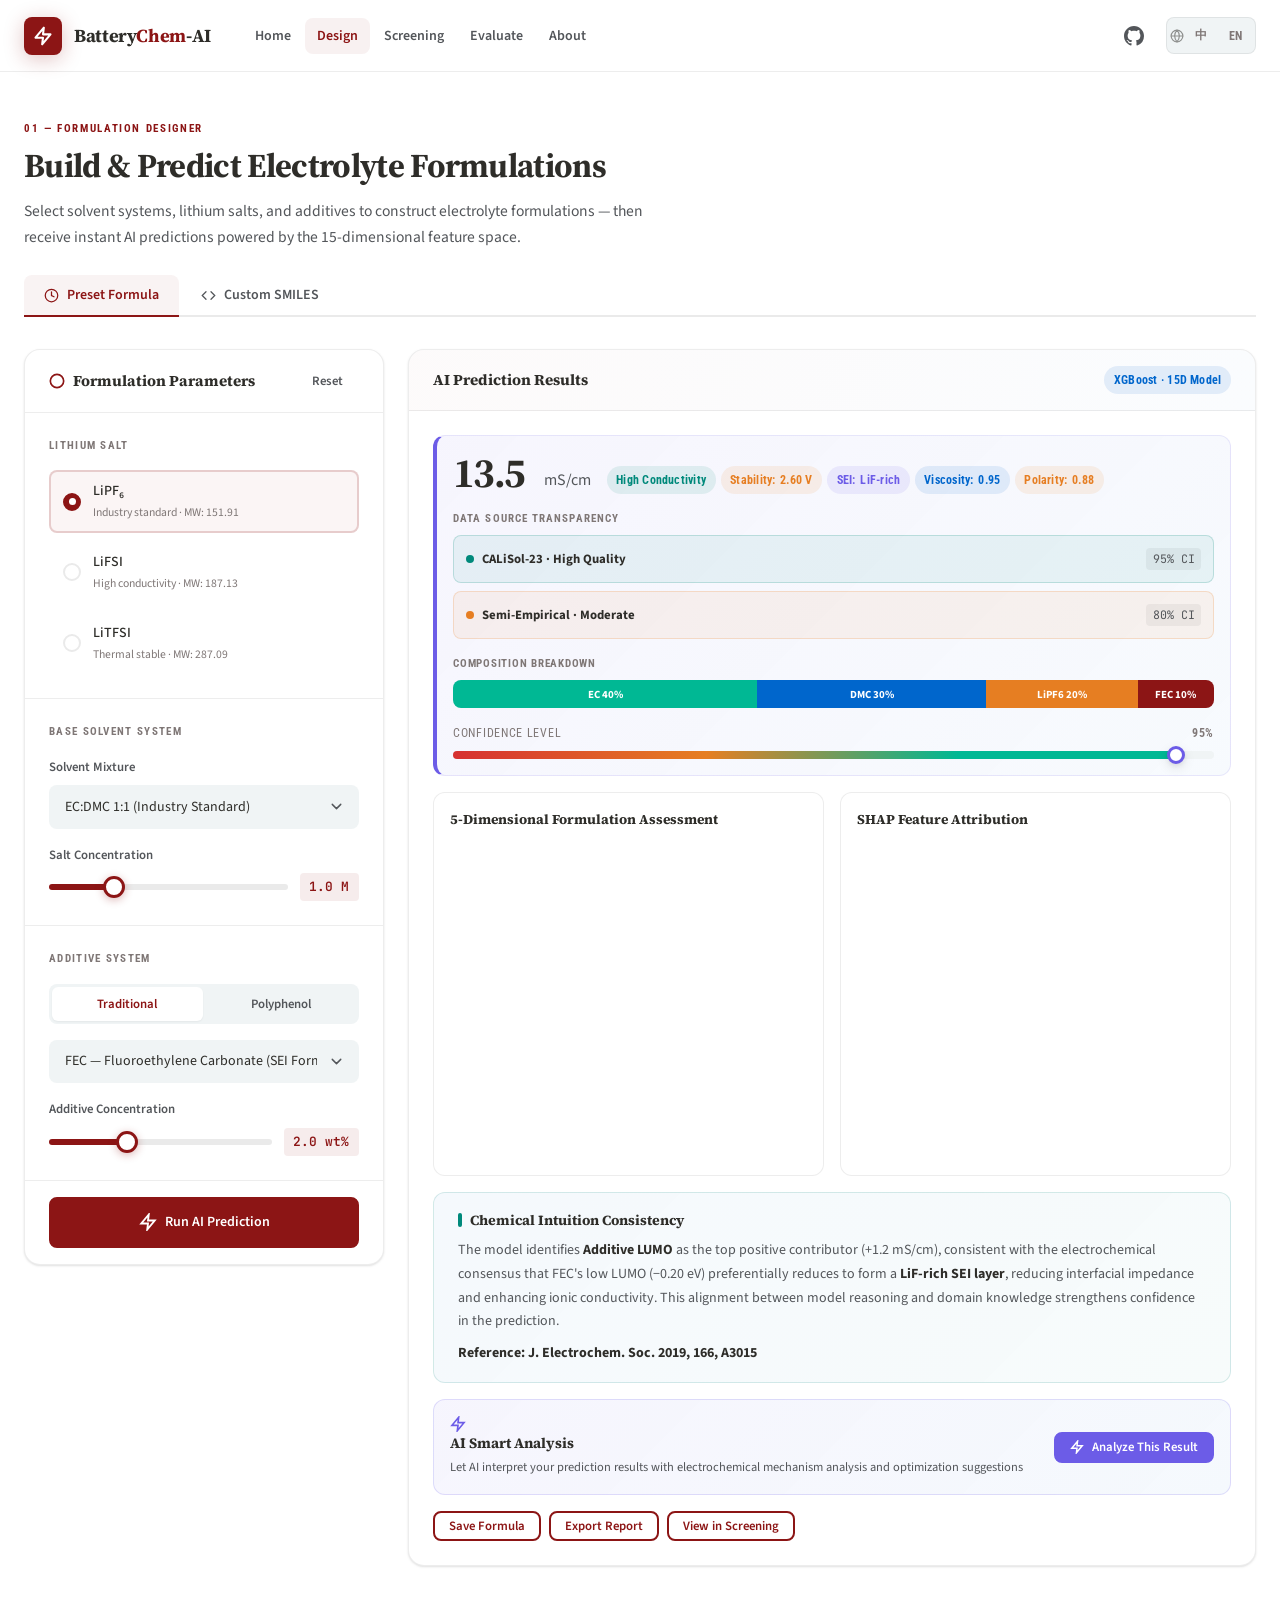
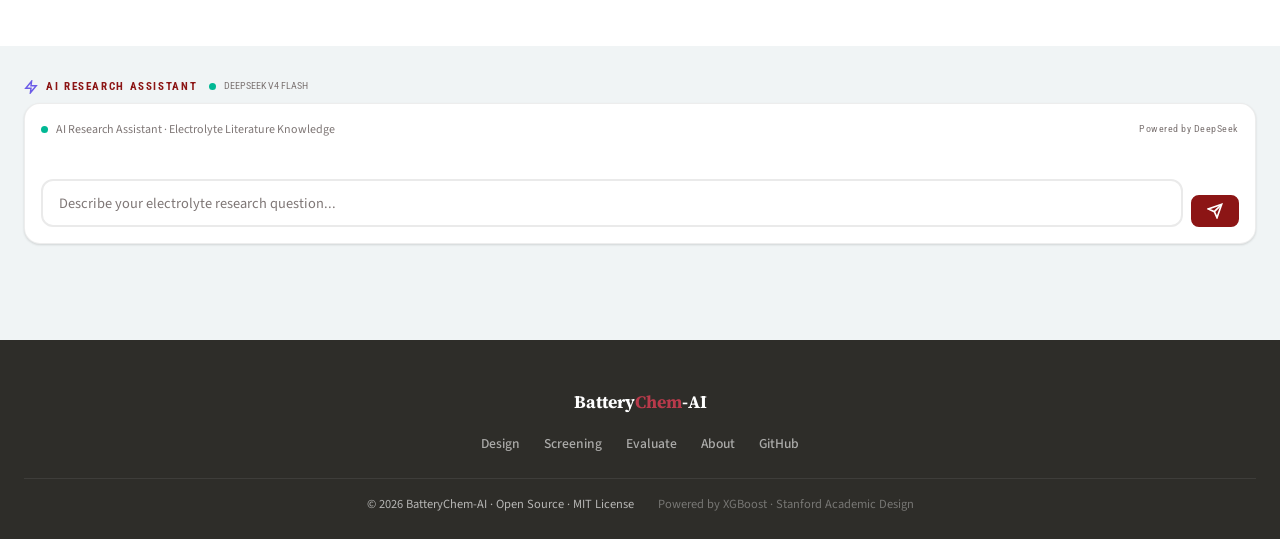
==== commit 676184c3: "Fix   i18n: panel title and predict button text wrapped for translation" ====
--- a/design.html
+++ b/design.html
@@ -36,9 +36,9 @@
       <!-- Left: Parameter Panel -->
       <div class="designer-panel">
         <div class="panel-hdr">
-          <span class="panel-hdr-title" data-i18n="design.panel.title">
+          <span class="panel-hdr-title">
             <svg width="16" height="16" viewBox="0 0 24 24" fill="none" stroke="var(--cardinal-red)" stroke-width="2.5"><circle cx="12" cy="12" r="10"/></svg>
-            配方参数
+            <span data-i18n="design.panel.title">配方参数</span>
           </span>
           <button class="btn btn-ghost btn-sm" id="reset-btn" data-i18n="design.panel.reset">重置</button>
         </div>
@@ -171,9 +171,9 @@
 
           <!-- Action (shared) -->
           <div class="panel-action">
-            <button class="btn btn-primary" style="width:100%;justify-content:center;padding:0.9rem" id="predict-btn" data-i18n="design.btn.predict">
+            <button class="btn btn-primary" style="width:100%;justify-content:center;padding:0.9rem" id="predict-btn">
               <svg width="18" height="18" viewBox="0 0 24 24" fill="none" stroke="currentColor" stroke-width="2.5"><path d="M13 2L3 14h9l-1 8 10-12h-9l1-8z"/></svg>
-              运行 AI 预测
+              <span data-i18n="design.btn.predict">运行 AI 预测</span>
             </button>
           </div>
         </div>
--- a/css/design-system.css
+++ b/css/design-system.css
@@ -547,7 +547,7 @@
   transition: all var(--t-normal);
 }
 .method-card:hover { box-shadow: var(--shadow-md); transform: translateY(-4px); }
-.method-num { font-family: var(--font-heading); font-size: 2.8rem; font-weight: 700; color: rgba(140,21,21,0.1); line-height: 1; margin-bottom: var(--s3); }
+.method-num { font-family: var(--font-heading); font-size: 2.8rem; font-weight: 700; color: rgba(140,21,21,0.18); line-height: 1; margin-bottom: var(--s3); }
 .method-card h3 { font-family: var(--font-heading); font-size: 1.05rem; font-weight: 700; color: var(--text-primary); margin-bottom: var(--s3); line-height: 1.3; }
 .method-card p { font-size: 0.875rem; color: var(--text-secondary); line-height: 1.75; }
 
